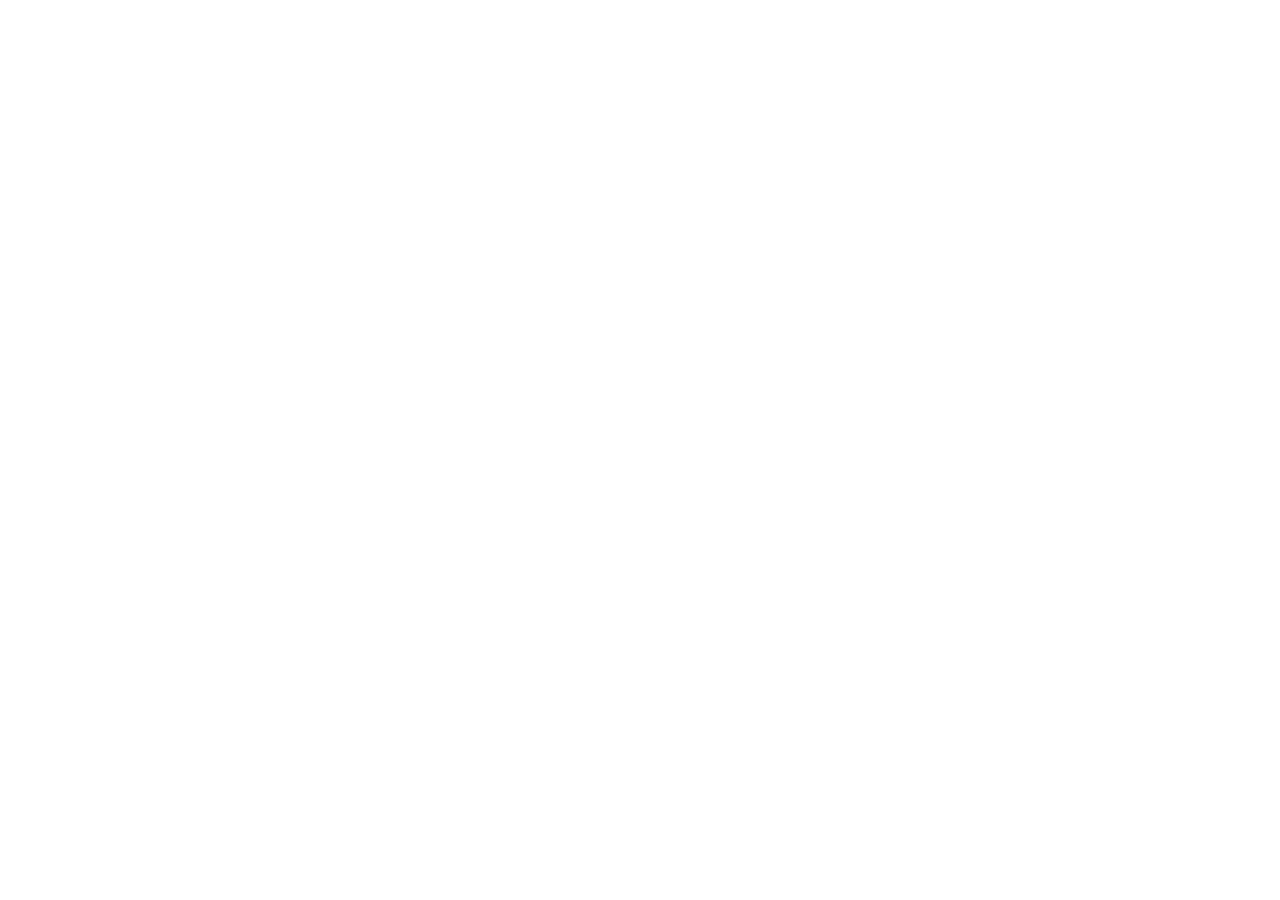
==== index.html @ 9066c7dd "awal mula" ====
<!DOCTYPE html>
<html lang="en">
<head>
    <meta charset="UTF-8">
    <meta name="viewport" content="width=device-width, initial-scale=1.0">
    <title>Asterio - Ipon kuki</title>
</head>
<body>
    
</body>
</html>
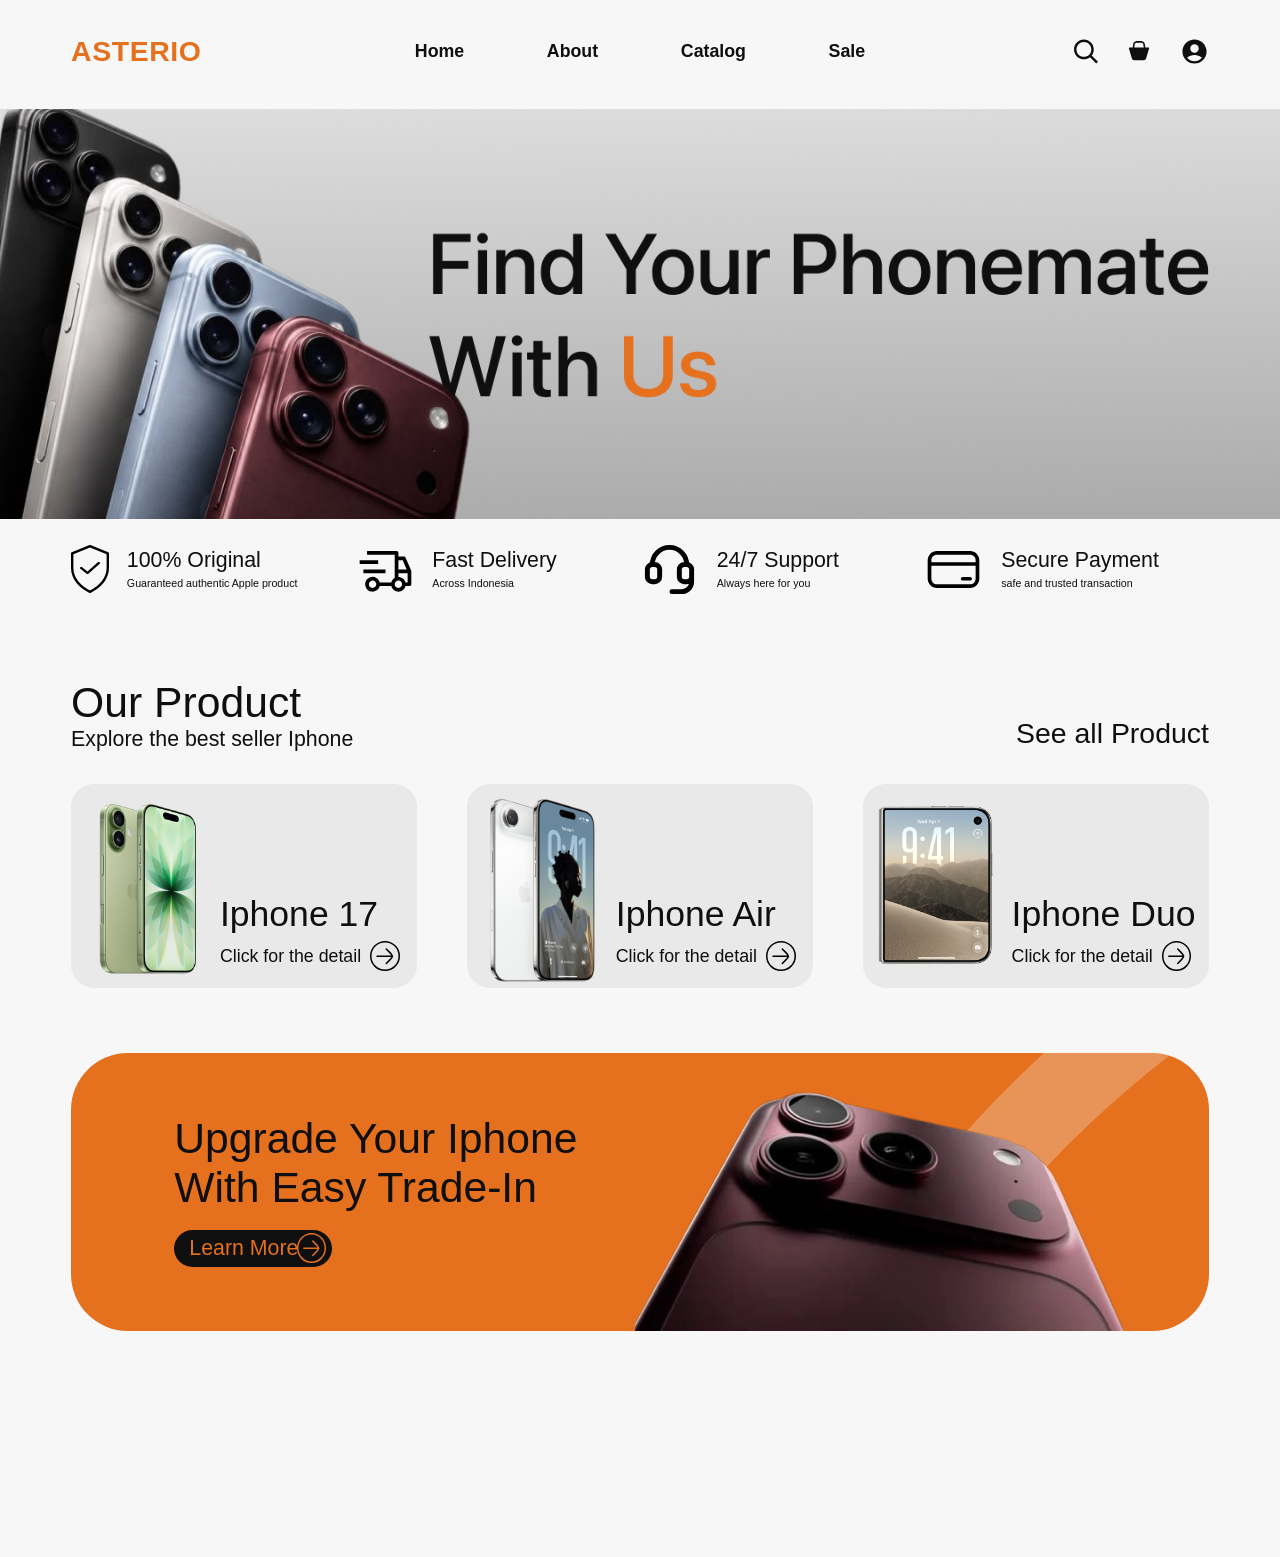
==== commit 9fc82d35: "landing page tapi belum 100%" ====
--- a/index.html
+++ b/index.html
@@ -3,9 +3,144 @@
 <head>
     <meta charset="UTF-8">
     <meta name="viewport" content="width=device-width, initial-scale=1.0">
-    <title>Asterio - Ipon kuki</title>
+    <title>Asterio | Ipon Kupi</title>
+    <link rel="stylesheet" href="style.css">
+    <script src="script.js" defer></script>
 </head>
 <body>
-    
+    <header class="site-header">
+        <div class="header-inner">
+            <a class="brand" href="index.html" aria-label="Asterio home">ASTERIO</a>
+
+            <nav class="main-nav" aria-label="Main navigation">
+                <a href="index.html">Home</a>
+                <a href="about.html">About</a>
+                <a href="catalog.html">Catalog</a>
+                <a href="sale.html">Sale</a>
+            </nav>
+
+            <img class="header-icons" src="assets/header-icons.svg" alt="Search, shopping bag, and account">
+        </div>
+    </header>
+
+    <main>
+        <section class="hero" aria-label="Find Your Phonemate With Us">
+            <h1 class="visually-hidden">Find Your Phonemate With Us</h1>
+            <img src="assets/hero-banner.png" alt="" aria-hidden="true">
+        </section>
+
+        <section class="benefits" aria-label="Shopping benefits">
+            <ul class="benefit-list">
+                <li class="benefit">
+                    <span class="benefit-icon benefit-icon--shield" aria-hidden="true">
+                        <img src="assets/benefit-shield.svg" alt="">
+                        <img src="assets/benefit-check.svg" alt="">
+                    </span>
+                    <span class="benefit-copy">
+                        <strong>100% Original</strong>
+                        <small>Guaranteed authentic Apple product</small>
+                    </span>
+                </li>
+                <li class="benefit">
+                    <img class="benefit-icon" src="assets/delivery.svg" alt="" aria-hidden="true">
+                    <span class="benefit-copy">
+                        <strong>Fast Delivery</strong>
+                        <small>Across Indonesia</small>
+                    </span>
+                </li>
+                <li class="benefit">
+                    <img class="benefit-icon" src="assets/headset.svg" alt="" aria-hidden="true">
+                    <span class="benefit-copy">
+                        <strong>24/7 Support</strong>
+                        <small>Always here for you</small>
+                    </span>
+                </li>
+                <li class="benefit">
+                    <img class="benefit-icon" src="assets/payment.svg" alt="" aria-hidden="true">
+                    <span class="benefit-copy">
+                        <strong>Secure Payment</strong>
+                        <small>safe and trusted transaction</small>
+                    </span>
+                </li>
+            </ul>
+        </section>
+
+        <section class="products" aria-labelledby="products-title">
+            <div class="section-heading">
+                <div>
+                    <h2 id="products-title">Our Product</h2>
+                    <p>Explore the best seller Iphone</p>
+                </div>
+                <a class="see-all" href="catalog.html">See all Product</a>
+            </div>
+
+            <ul class="product-list">
+                <li>
+                    <article class="product-card">
+                        <div class="product-photo product-photo--17">
+                            <img src="assets/iphone-17-figma.png" alt="Green iPhone 17">
+                        </div>
+                        <div class="product-info">
+                            <h3>Iphone 17</h3>
+                            <a href="catalog.html">
+                                Click for the detail
+                                <span class="arrow-icon" aria-hidden="true">
+                                    <img src="assets/arrow-circle.svg" alt="">
+                                </span>
+                            </a>
+                        </div>
+                    </article>
+                </li>
+                <li>
+                    <article class="product-card">
+                        <div class="product-photo product-photo--air">
+                            <img src="assets/iphone-air-figma.png" alt="Iphone Air in silver and blue">
+                        </div>
+                        <div class="product-info">
+                            <h3>Iphone Air</h3>
+                            <a href="catalog.html">
+                                Click for the detail
+                                <span class="arrow-icon" aria-hidden="true">
+                                    <img src="assets/arrow-circle.svg" alt="">
+                                </span>
+                            </a>
+                        </div>
+                    </article>
+                </li>
+                <li>
+                    <article class="product-card">
+                        <div class="product-photo product-photo--duo">
+                            <img src="assets/iphone-duo-figma.png" alt="Iphone Duo">
+                        </div>
+                        <div class="product-info">
+                            <h3>Iphone Duo</h3>
+                            <a href="catalog.html">
+                                Click for the detail
+                                <span class="arrow-icon" aria-hidden="true">
+                                    <img src="assets/arrow-circle.svg" alt="">
+                                </span>
+                            </a>
+                        </div>
+                    </article>
+                </li>
+            </ul>
+        </section>
+
+        <section class="trade-in" aria-labelledby="trade-in-title">
+            <div class="trade-in-stripe" aria-hidden="true">
+                <img src="assets/trade-in-stripe.svg" alt="">
+            </div>
+            <div class="trade-in-copy">
+                <h2 id="trade-in-title">Upgrade Your Iphone<br>With Easy Trade-In</h2>
+                <a href="sale.html">
+                    Learn More
+                    <span class="arrow-icon" aria-hidden="true">
+                        <img src="assets/learn-more-arrow.svg" alt="">
+                    </span>
+                </a>
+            </div>
+            <img class="trade-in-phone" src="assets/trade-in-phone-figma.png" alt="Close-up of an iPhone camera">
+        </section>
+    </main>
 </body>
-</html>+</html>
--- a/style.css
+++ b/style.css
@@ -0,0 +1,695 @@
+:root {
+    color-scheme: light;
+    --color-orange: #e5701e;
+    --color-ink: #0f0f0f;
+    --color-page: #f7f7f7;
+    --color-card: #e9e9e9;
+    --font-body: "SF Pro Display", -apple-system, BlinkMacSystemFont, "Segoe UI", Arial, sans-serif;
+}
+
+* {
+    box-sizing: border-box;
+}
+
+body {
+    background: var(--color-page);
+    color: var(--color-ink);
+    font-family: var(--font-body);
+    margin: 0 auto;
+    max-width: 1440px;
+    min-width: 320px;
+}
+
+a {
+    color: inherit;
+    text-decoration: none;
+}
+
+.site-header {
+    height: min(123px, 8.5417vw);
+    padding-top: min(33px, 2.2917vw);
+}
+
+.header-inner {
+    align-items: center;
+    display: grid;
+    grid-template-columns: 1fr auto 1fr;
+    height: min(50px, 3.4722vw);
+    margin: 0 auto;
+    max-width: 1300px;
+    padding: 0 min(10px, 0.6944vw);
+    width: calc(100% - min(9.7222vw, 140px));
+}
+
+.brand {
+    color: var(--color-orange);
+    font-family: "Science Gothic", "Arial Black", sans-serif;
+    font-size: min(32px, 2.2222vw);
+    font-weight: 600;
+    letter-spacing: 0.02em;
+    line-height: 1;
+    white-space: nowrap;
+}
+
+.main-nav {
+    align-items: center;
+    display: flex;
+    gap: min(93px, 6.4583vw);
+}
+
+.main-nav a {
+    font-size: min(20px, 1.3889vw);
+    font-weight: 600;
+    white-space: nowrap;
+}
+
+.main-nav a:hover,
+.see-all:hover,
+.product-info a:hover {
+    color: var(--color-orange);
+}
+
+.header-icons {
+    display: block;
+    height: 29px;
+    justify-self: end;
+    width: 135px;
+}
+
+.hero {
+    aspect-ratio: 1440 / 461;
+    overflow: hidden;
+    position: relative;
+    width: 100%;
+}
+
+.hero > img {
+    display: block;
+    height: 100%;
+    object-fit: cover;
+    width: 100%;
+}
+
+.visually-hidden {
+    clip: rect(0, 0, 0, 0);
+    clip-path: inset(50%);
+    height: 1px;
+    overflow: hidden;
+    position: absolute;
+    white-space: nowrap;
+    width: 1px;
+}
+
+.benefits {
+    height: min(59px, 4.0972vw);
+    margin: min(23px, 1.5972vw) auto 0;
+    max-width: 1440px;
+    padding: 0 min(80px, 5.5556vw);
+}
+
+.benefit-list {
+    align-items: center;
+    display: grid;
+    grid-template-columns: repeat(4, minmax(0, 1fr));
+    list-style: none;
+    margin: 0;
+    padding: 0;
+}
+
+.benefit {
+    align-items: center;
+    display: flex;
+    gap: min(10px, 0.6944vw);
+    min-width: 0;
+}
+
+.benefit-icon {
+    display: block;
+    flex: 0 0 59px;
+    height: 59px;
+    width: 59px;
+}
+
+.benefit-icon--shield {
+    flex-basis: 38px;
+    height: 48px;
+    position: relative;
+    width: 38px;
+}
+
+.benefit-icon--shield img:first-child {
+    display: block;
+    height: 48px;
+    width: 38px;
+}
+
+.benefit-icon--shield img:last-child {
+    height: 12px;
+    left: 9px;
+    position: absolute;
+    top: 17px;
+    width: 20px;
+}
+
+.benefit-copy {
+    display: flex;
+    flex-direction: column;
+    gap: 5px;
+    min-width: 0;
+    padding: 0 min(10px, 0.6944vw);
+}
+
+.benefit-copy strong {
+    font-size: min(24px, 1.6667vw);
+    font-weight: 500;
+    line-height: 1.15;
+    white-space: nowrap;
+}
+
+.benefit-copy small {
+    font-size: min(12px, 0.8333vw);
+    font-weight: 300;
+    line-height: 1.2;
+    white-space: nowrap;
+}
+
+.products {
+    margin-top: min(92px, 6.3889vw);
+    padding: 0 min(80px, 5.5556vw);
+}
+
+.section-heading {
+    align-items: end;
+    display: flex;
+    height: min(89px, 6.1806vw);
+    justify-content: space-between;
+}
+
+.section-heading h2 {
+    font-size: min(48px, 3.3333vw);
+    font-weight: 500;
+    line-height: 1.15;
+    margin: 0;
+}
+
+.section-heading p {
+    font-size: min(24px, 1.6667vw);
+    font-weight: 300;
+    line-height: 1.2;
+    margin: 0;
+}
+
+.see-all {
+    font-size: min(32px, 2.2222vw);
+    font-weight: 400;
+    line-height: 1.2;
+    padding-bottom: 3px;
+    white-space: nowrap;
+}
+
+.product-list {
+    display: grid;
+    gap: min(56px, 3.8889vw);
+    grid-template-columns: repeat(3, minmax(0, 1fr));
+    list-style: none;
+    margin: min(35px, 2.4306vw) 0 0;
+    padding: 0;
+}
+
+.product-card {
+    background: var(--color-card);
+    border-radius: min(26px, 1.8056vw);
+    height: min(230px, 15.9722vw);
+    overflow: hidden;
+    position: relative;
+}
+
+.product-photo {
+    overflow: hidden;
+    position: absolute;
+}
+
+.product-photo img {
+    max-width: none;
+    position: absolute;
+}
+
+.product-photo--17 {
+    height: 115.22%;
+    left: 3.08%;
+    top: -6.52%;
+    width: 39.85%;
+}
+
+.product-photo--17 img {
+    height: 100%;
+    left: -142.76%;
+    top: 0;
+    width: 323.09%;
+}
+
+.product-photo--air {
+    height: 100.43%;
+    left: 3.6%;
+    top: 3.04%;
+    width: 37.28%;
+}
+
+.product-photo--air img {
+    height: 136.02%;
+    left: -195.56%;
+    top: -19.76%;
+    width: 409.6%;
+}
+
+.product-photo--duo {
+    height: 88.26%;
+    left: 2.06%;
+    top: 5.65%;
+    width: 37.02%;
+}
+
+.product-photo--duo img {
+    height: 121.31%;
+    left: -144.71%;
+    top: -11.09%;
+    width: 324.06%;
+}
+
+.product-info {
+    left: 43%;
+    position: absolute;
+    top: 53.48%;
+}
+
+.product-info h3 {
+    font-size: min(40px, 2.7778vw);
+    font-weight: 500;
+    line-height: 1.2;
+    margin: 0 0 min(8px, 0.5556vw);
+    white-space: nowrap;
+}
+
+.product-info a {
+    align-items: center;
+    display: flex;
+    font-size: min(20px, 1.3889vw);
+    font-weight: 300;
+    gap: min(12px, 0.8333vw);
+    line-height: 1.2;
+    white-space: nowrap;
+}
+
+.arrow-icon {
+    align-items: center;
+    display: inline-flex;
+    flex: 0 0 clamp(24px, 2.0595vw, 29.6564px);
+    height: clamp(24px, 2.0894vw, 30.0879px);
+    justify-content: center;
+    width: clamp(24px, 2.0595vw, 29.6564px);
+}
+
+.arrow-icon img {
+    display: block;
+}
+
+.trade-in {
+    background: var(--color-orange);
+    border-radius: min(64px, 4.4444vw);
+    height: min(312px, 21.6667vw);
+    margin: min(73px, 5.0694vw) min(80px, 5.5556vw) 0;
+    overflow: hidden;
+    position: relative;
+}
+
+.trade-in-stripe {
+    height: min(1199px, 83.2639vw);
+    left: min(779px, 54.0972vw);
+    pointer-events: none;
+    position: absolute;
+    top: max(-188px, -13.0556vw);
+    width: min(579px, 40.2083vw);
+}
+
+.trade-in-stripe img {
+    left: -7.17%;
+    position: absolute;
+    top: -3.04%;
+}
+
+.trade-in-copy {
+    left: min(116px, 8.0556vw);
+    position: absolute;
+    top: min(68px, 4.7222vw);
+    z-index: 1;
+}
+
+.trade-in-copy h2 {
+    font-size: min(48px, 3.3333vw);
+    font-weight: 500;
+    line-height: 1.15;
+    margin: 0;
+    white-space: nowrap;
+}
+
+.trade-in-copy a {
+    align-items: center;
+    background: var(--color-ink);
+    border-radius: min(21px, 1.4583vw);
+    color: var(--color-orange);
+    display: flex;
+    font-size: min(24px, 1.6667vw);
+    font-weight: 400;
+    height: min(42px, 2.9167vw);
+    justify-content: space-between;
+    margin-top: min(20px, 1.3889vw);
+    padding: 0 min(8px, 0.5556vw) 0 min(17px, 1.1806vw);
+    white-space: nowrap;
+    width: min(177px, 12.2917vw);
+}
+
+.trade-in-phone {
+    height: min(365px, 25.3472vw);
+    left: min(634px, 44.0278vw);
+    object-fit: cover;
+    position: absolute;
+    top: max(-53px, -3.6806vw);
+    width: min(607px, 42.1528vw);
+}
+
+main {
+    padding-bottom: min(255px, 17.7083vw);
+}
+
+@media (min-width: 901px) and (max-width: 1200px) {
+    .header-inner {
+        width: calc(100% - min(9.7222vw, 140px));
+    }
+
+    .header-icons,
+    .benefit-icon,
+    .arrow-icon img {
+        transform: scale(0.8);
+    }
+
+    .header-icons {
+        transform-origin: right center;
+    }
+
+    .benefit-icon {
+        transform-origin: center;
+    }
+
+    .trade-in-stripe {
+        transform: scale(0.8);
+        transform-origin: top left;
+    }
+}
+
+@media (max-width: 900px) {
+    .site-header {
+        height: auto;
+        padding: 20px 24px;
+    }
+
+    .header-inner {
+        gap: 20px;
+        grid-template-columns: 1fr auto;
+        height: auto;
+        width: 100%;
+    }
+
+    .brand {
+        font-size: 26px;
+    }
+
+    .main-nav {
+        gap: clamp(18px, 5vw, 48px);
+        grid-column: 1 / -1;
+        grid-row: 2;
+        justify-content: center;
+        order: 1;
+    }
+
+    .main-nav a {
+        font-size: 16px;
+    }
+
+    .header-icons {
+        grid-column: 2;
+        grid-row: 1;
+        transform: scale(0.8);
+        transform-origin: right center;
+    }
+
+    .benefits {
+        height: auto;
+        margin-top: 24px;
+        padding: 0 30px;
+    }
+
+    .benefit-list {
+        gap: 18px 12px;
+        grid-template-columns: repeat(2, minmax(0, 1fr));
+    }
+
+    .benefit-icon {
+        margin-right: -12px;
+        transform: scale(0.8);
+        transform-origin: center;
+    }
+
+    .benefit-icon--shield {
+        margin-right: -8px;
+        transform: scale(0.8);
+        transform-origin: center;
+    }
+
+    .benefit-copy {
+        padding: 0;
+    }
+
+    .benefit-copy strong {
+        font-size: 18px;
+    }
+
+    .benefit-copy small {
+        font-size: 10px;
+    }
+
+    .products {
+        margin-top: 64px;
+        padding: 0 30px;
+    }
+
+    .section-heading {
+        height: auto;
+        margin-bottom: 28px;
+    }
+
+    .section-heading h2 {
+        font-size: 38px;
+    }
+
+    .section-heading p {
+        font-size: 18px;
+    }
+
+    .see-all {
+        font-size: 22px;
+    }
+
+    .product-list {
+        gap: 22px;
+        grid-template-columns: 1fr;
+        margin-top: 0;
+    }
+
+    .product-card {
+        height: min(230px, 25.5556vw);
+        margin: 0 auto;
+        max-width: 600px;
+        width: 100%;
+    }
+
+    .product-info h3 {
+        font-size: 32px;
+    }
+
+    .product-info a {
+        font-size: 16px;
+    }
+
+    .arrow-icon img {
+        transform: scale(0.8);
+    }
+
+    .trade-in {
+        height: clamp(210px, 28vw, 260px);
+        margin: 48px 30px 0;
+    }
+
+    .trade-in-stripe {
+        left: auto;
+        right: -370px;
+        transform: scale(0.7);
+        transform-origin: top left;
+    }
+
+    .trade-in-copy {
+        left: clamp(32px, 8.0556vw, 72px);
+        top: clamp(36px, 4.7222vw, 43px);
+    }
+
+    .trade-in-copy h2 {
+        font-size: 34px;
+    }
+
+    .trade-in-copy a {
+        font-size: 18px;
+        height: 38px;
+        margin-top: 16px;
+        width: 150px;
+    }
+
+    .trade-in-phone {
+        height: auto;
+        left: auto;
+        right: -70px;
+        top: 0;
+        width: 55%;
+    }
+
+    main {
+        padding-bottom: 120px;
+    }
+
+}
+
+@media (max-width: 520px) {
+    .header-inner {
+        gap: 16px;
+    }
+
+    .brand {
+        font-size: 22px;
+    }
+
+    .main-nav {
+        gap: 22px;
+    }
+
+    .main-nav a {
+        font-size: 14px;
+    }
+
+    .benefit-list {
+        gap: 18px 8px;
+    }
+
+    .benefit {
+        align-items: flex-start;
+        gap: 8px;
+    }
+
+    .benefit-icon {
+        margin-right: -20px;
+        transform: scale(0.66);
+    }
+
+    .benefit-icon--shield {
+        margin-right: -14px;
+        transform: scale(0.66);
+    }
+
+    .benefit-copy strong {
+        font-size: 14px;
+    }
+
+    .benefit-copy small {
+        font-size: 9px;
+        white-space: normal;
+    }
+
+    .products {
+        margin-top: 48px;
+        padding: 0 20px;
+    }
+
+    .section-heading {
+        align-items: flex-end;
+        gap: 12px;
+        margin-bottom: 22px;
+    }
+
+    .section-heading h2 {
+        font-size: 30px;
+    }
+
+    .section-heading p {
+        font-size: 14px;
+    }
+
+    .see-all {
+        font-size: 16px;
+    }
+
+    .product-card {
+        height: 190px;
+    }
+
+    .product-info {
+        left: 42%;
+        top: 52%;
+    }
+
+    .product-info h3 {
+        font-size: 24px;
+    }
+
+    .product-info a {
+        font-size: 12px;
+        gap: 5px;
+    }
+
+    .arrow-icon {
+        flex-basis: 24px;
+        height: 24px;
+        width: 24px;
+    }
+
+
+    .trade-in {
+        border-radius: 34px;
+        height: 210px;
+        margin: 34px 20px 0;
+    }
+
+    .trade-in-copy {
+        left: 24px;
+        top: 34px;
+    }
+
+    .trade-in-copy h2 {
+        font-size: 24px;
+    }
+
+    .trade-in-copy a {
+        font-size: 14px;
+        height: 32px;
+        margin-top: 14px;
+        padding-left: 12px;
+        width: 126px;
+    }
+
+    .trade-in-phone {
+        right: -105px;
+        width: 68%;
+    }
+
+    .trade-in-stripe {
+        right: -530px;
+        transform: scale(0.48);
+        transform-origin: top left;
+    }
+}
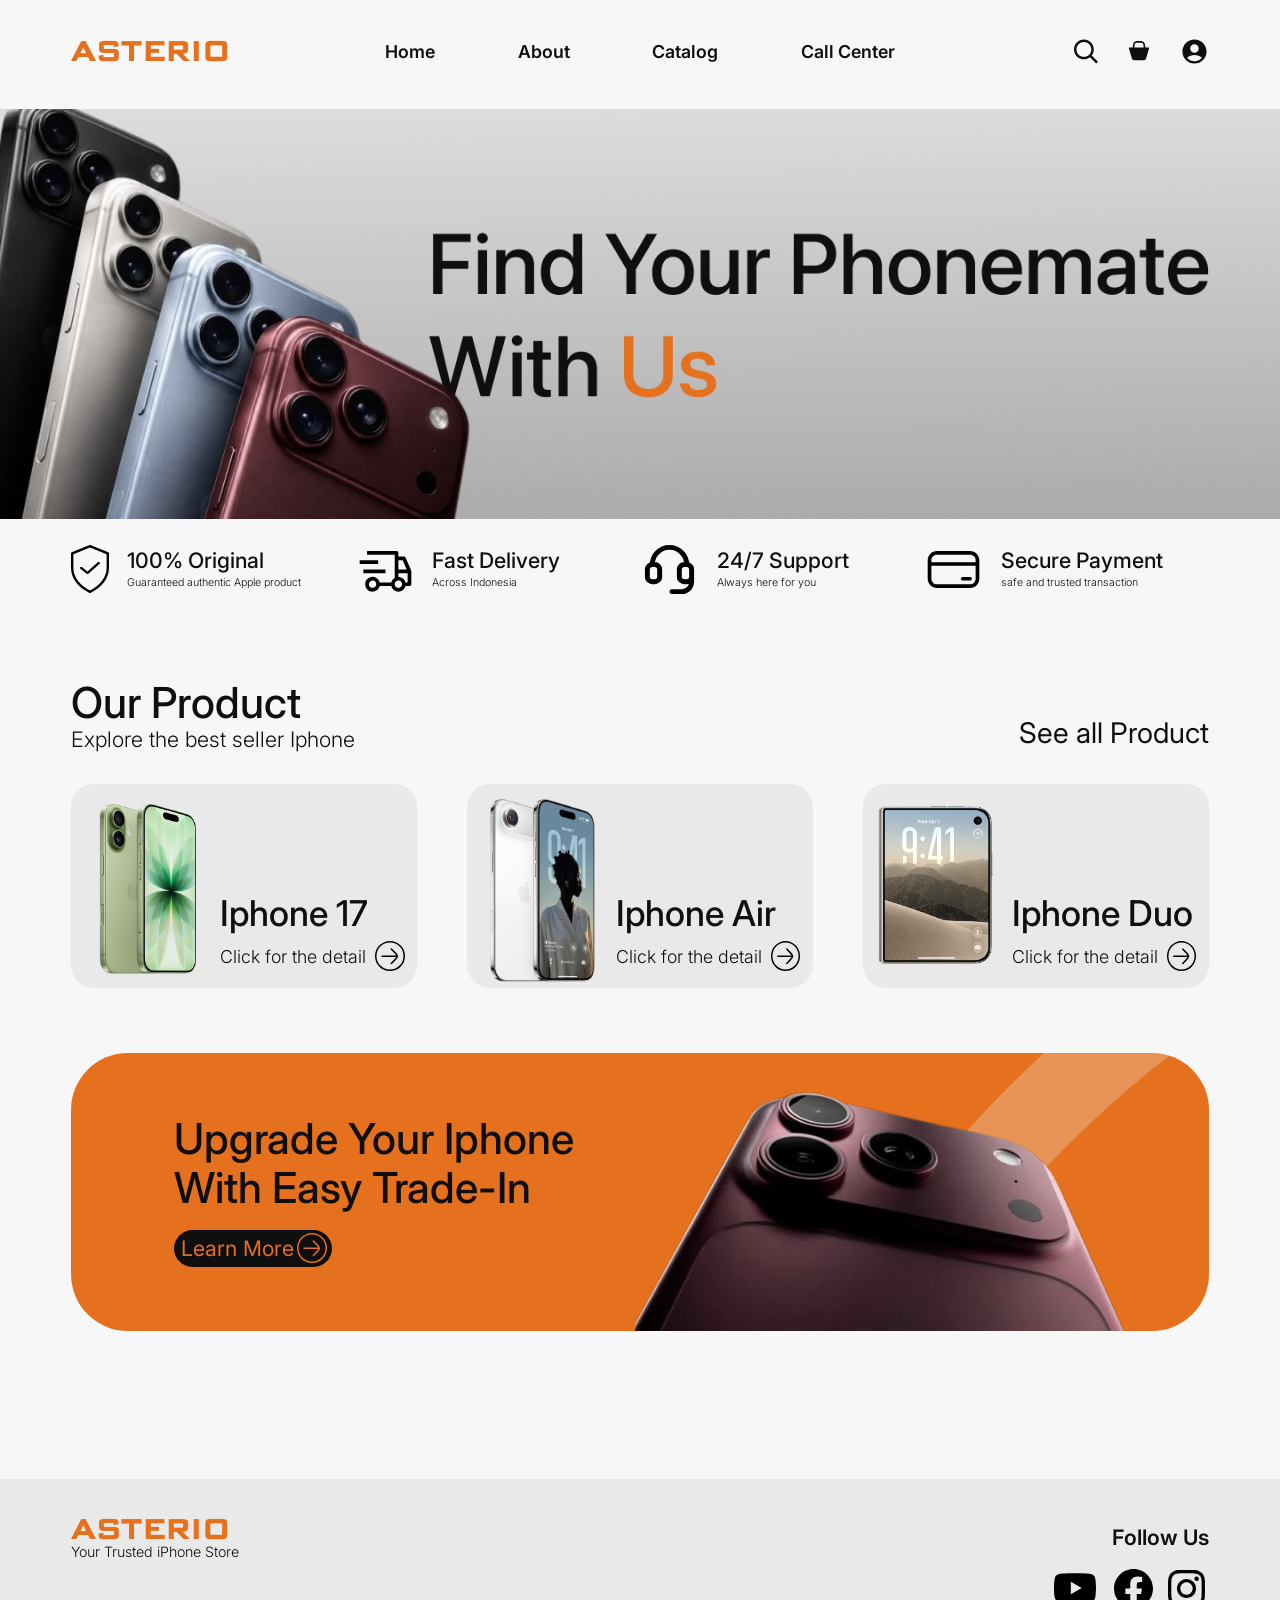
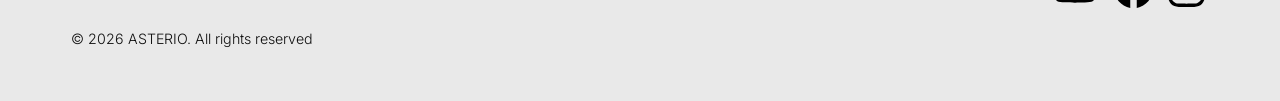
==== commit ad8a3b3a: "landing page dan 4 struktur bismillah" ====
--- a/index.html
+++ b/index.html
@@ -4,6 +4,9 @@
     <meta charset="UTF-8">
     <meta name="viewport" content="width=device-width, initial-scale=1.0">
     <title>Asterio | Ipon Kupi</title>
+    <link rel="preconnect" href="https://fonts.googleapis.com">
+    <link rel="preconnect" href="https://fonts.gstatic.com" crossorigin>
+    <link href="https://fonts.googleapis.com/css2?family=Inter:ital,opsz,wght@0,14..32,100..900;1,14..32,100..900&family=Science+Gothic:wght@100..900&display=swap" rel="stylesheet">
     <link rel="stylesheet" href="style.css">
     <script src="script.js" defer></script>
 </head>
@@ -16,7 +19,7 @@
                 <a href="index.html">Home</a>
                 <a href="about.html">About</a>
                 <a href="catalog.html">Catalog</a>
-                <a href="sale.html">Sale</a>
+                <a href="callcenter.html">Call Center</a>
             </nav>
 
             <img class="header-icons" src="assets/header-icons.svg" alt="Search, shopping bag, and account">
@@ -133,7 +136,7 @@
             <div class="trade-in-copy">
                 <h2 id="trade-in-title">Upgrade Your Iphone<br>With Easy Trade-In</h2>
                 <a href="sale.html">
-                    Learn More
+                    <span class="learn-more-label">Learn More</span>
                     <span class="arrow-icon" aria-hidden="true">
                         <img src="assets/learn-more-arrow.svg" alt="">
                     </span>
@@ -142,5 +145,30 @@
             <img class="trade-in-phone" src="assets/trade-in-phone-figma.png" alt="Close-up of an iPhone camera">
         </section>
     </main>
+
+    <footer class="site-footer" id="site-footer">
+        <div class="footer-left">
+            <div class="footer-brand-block">
+                <a class="brand footer-brand" href="index.html" aria-label="Asterio home">ASTERIO</a>
+                <p>Your Trusted iPhone Store</p>
+            </div>
+            <p class="footer-copyright">© 2026 ASTERIO. All rights reserved</p>
+        </div>
+
+        <div class="footer-social">
+            <h2>Follow Us</h2>
+            <ul class="social-links" aria-label="ASTERIO on social media">
+                <li class="social-icon social-icon--youtube">
+                    <img src="assets/footer-youtube.svg" alt="YouTube">
+                </li>
+                <li class="social-icon social-icon--facebook">
+                    <img src="assets/footer-facebook-mark.svg" alt="Facebook">
+                </li>
+                <li class="social-icon social-icon--instagram">
+                    <img src="assets/footer-instagram.svg" alt="Instagram">
+                </li>
+            </ul>
+        </div>
+    </footer>
 </body>
 </html>
--- a/style.css
+++ b/style.css
@@ -4,7 +4,7 @@
     --color-ink: #0f0f0f;
     --color-page: #f7f7f7;
     --color-card: #e9e9e9;
-    --font-body: "SF Pro Display", -apple-system, BlinkMacSystemFont, "Segoe UI", Arial, sans-serif;
+    --font-body: "Inter", sans-serif;
 }
 
 * {
@@ -360,10 +360,11 @@
     display: flex;
     font-size: min(24px, 1.6667vw);
     font-weight: 400;
+    gap: min(6px, 0.4167vw);
     height: min(42px, 2.9167vw);
-    justify-content: space-between;
+    justify-content: center;
     margin-top: min(20px, 1.3889vw);
-    padding: 0 min(8px, 0.5556vw) 0 min(17px, 1.1806vw);
+    padding: 0 min(6px, 0.4167vw);
     white-space: nowrap;
     width: min(177px, 12.2917vw);
 }
@@ -378,7 +379,80 @@
 }
 
 main {
-    padding-bottom: min(255px, 17.7083vw);
+    padding-bottom: min(167px, 11.5972vw);
+}
+
+.site-footer {
+    align-items: flex-start;
+    background: var(--color-card);
+    display: flex;
+    height: min(250px, 17.3611vw);
+    justify-content: space-between;
+    padding: min(40px, 2.7778vw) min(80px, 5.5556vw);
+}
+
+.footer-left {
+    display: flex;
+    flex-direction: column;
+    gap: min(79px, 5.4861vw);
+    width: 272px;
+}
+
+.footer-brand-block p,
+.footer-copyright {
+    font-size: min(16px, 1.1111vw);
+    font-weight: 300;
+    line-height: 1.2;
+    margin: 0;
+}
+
+.footer-social {
+    align-items: flex-end;
+    display: flex;
+    flex-direction: column;
+    gap: min(15px, 1.0417vw);
+    margin-top: min(12px, 0.8333vw);
+    width: 158px;
+}
+
+.footer-social h2 {
+    font-size: min(24px, 1.6667vw);
+    font-weight: 600;
+    line-height: 1.2;
+    margin: 0;
+}
+
+.social-links {
+    align-items: center;
+    display: flex;
+    gap: min(17px, 1.1806vw);
+    list-style: none;
+    margin: 0;
+    padding: 0;
+    width: 158px;
+}
+
+.social-icon {
+    display: block;
+    flex: none;
+}
+
+.social-icon img {
+    display: block;
+}
+
+.social-icon--facebook {
+    height: 39px;
+    mask-image: url("assets/footer-facebook-mask.svg");
+    mask-position: center;
+    mask-repeat: no-repeat;
+    mask-size: 39px 39px;
+    overflow: hidden;
+    width: 39px;
+    -webkit-mask-image: url("assets/footer-facebook-mask.svg");
+    -webkit-mask-position: center;
+    -webkit-mask-repeat: no-repeat;
+    -webkit-mask-size: 39px 39px;
 }
 
 @media (min-width: 901px) and (max-width: 1200px) {
@@ -397,6 +471,11 @@
     }
 
     .benefit-icon {
+        transform-origin: center;
+    }
+
+    .social-icon {
+        transform: scale(0.8);
         transform-origin: center;
     }
 
@@ -564,6 +643,36 @@
         padding-bottom: 120px;
     }
 
+    .site-footer {
+        height: auto;
+        min-height: 180px;
+        padding: 32px 30px;
+    }
+
+    .footer-left {
+        gap: 48px;
+    }
+
+    .footer-brand-block p {
+        font-size: 14px;
+    }
+
+    .footer-copyright {
+        font-size: 12px;
+    }
+
+    .footer-social {
+        margin-top: 0;
+    }
+
+    .footer-social h2 {
+        font-size: 18px;
+    }
+
+    .social-links {
+        gap: 12px;
+    }
+
 }
 
 @media (max-width: 520px) {
@@ -678,7 +787,7 @@
         font-size: 14px;
         height: 32px;
         margin-top: 14px;
-        padding-left: 12px;
+        padding: 0 12px;
         width: 126px;
     }
 
@@ -692,4 +801,32 @@
         transform: scale(0.48);
         transform-origin: top left;
     }
-}
+
+    .site-footer {
+        align-items: flex-start;
+        flex-direction: column;
+        gap: 24px;
+        padding: 24px 20px;
+    }
+
+    .footer-left {
+        gap: 24px;
+        max-width: 100%;
+    }
+
+    .footer-brand-block p {
+        font-size: 12px;
+    }
+
+    .footer-copyright {
+        font-size: 11px;
+    }
+
+    .footer-social {
+        align-items: flex-start;
+    }
+
+    .footer-social h2 {
+        font-size: 16px;
+    }
+}
